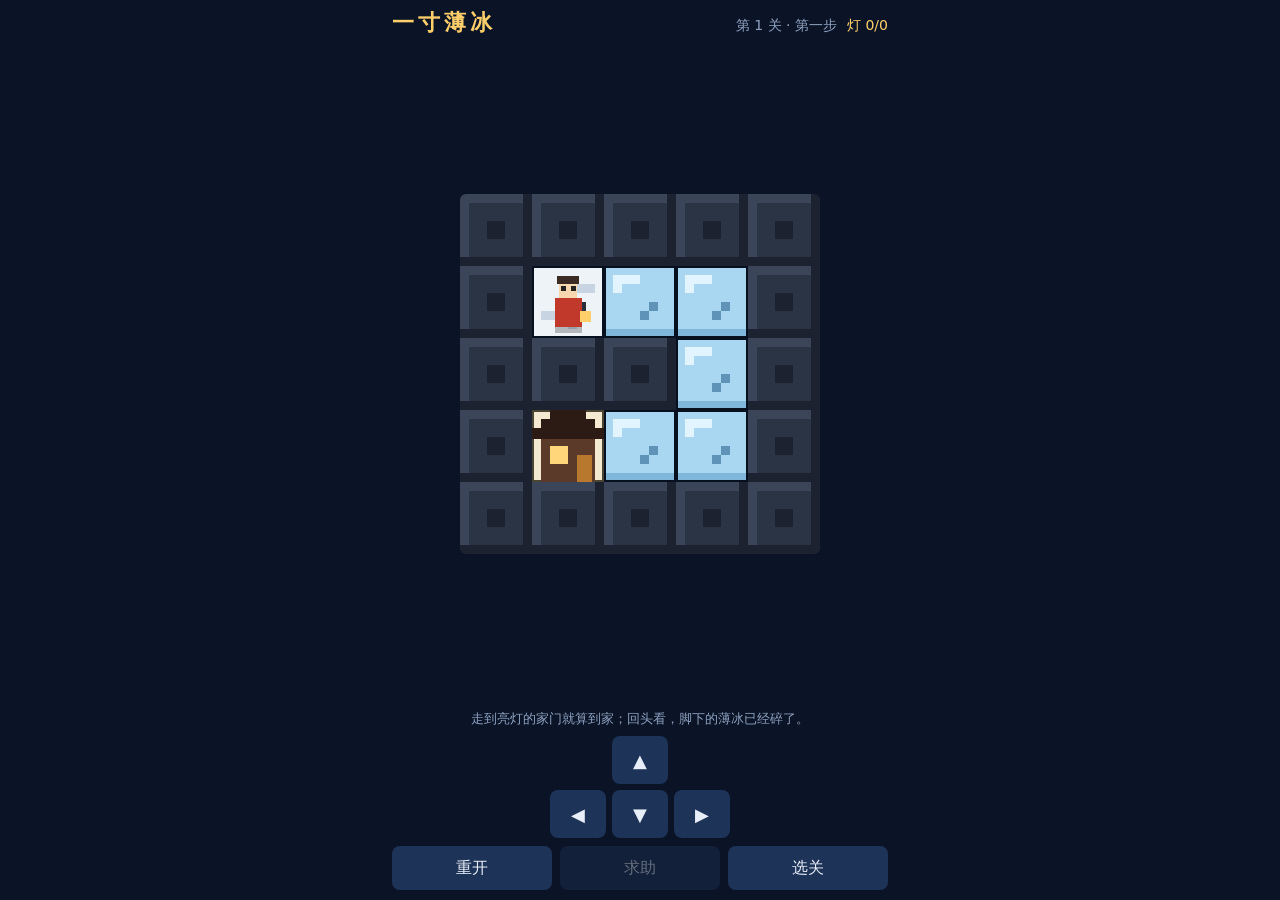
==== web/index.html @ 085b2cb7 "preview: 一寸薄冰网页预览（验收用）" ====
<!doctype html>
<html lang="zh-CN">
<head>
  <meta charset="utf-8" />
  <meta name="viewport" content="width=device-width, initial-scale=1, maximum-scale=1, user-scalable=no, viewport-fit=cover" />
  <meta name="theme-color" content="#0b1426" />
  <title>一寸薄冰</title>
  <link rel="icon" href="data:image/svg+xml,%3Csvg xmlns=%22http://www.w3.org/2000/svg%22 viewBox=%220 0 8 8%22%3E%3Crect width=%228%22 height=%228%22 fill=%22%230b1426%22/%3E%3Crect x=%222%22 y=%222%22 width=%224%22 height=%224%22 fill=%22%23ffcf6b%22/%3E%3C/svg%3E" />
  <link rel="stylesheet" href="./style.css" />
</head>
<body>
  <main id="app">
    <header class="top">
      <h1>一寸薄冰</h1>
      <div class="info">
        <span id="level-label">第 1 关</span>
        <span id="lamp-label" class="lamps">灯 0/0</span>
      </div>
    </header>

    <div id="board-wrap">
      <canvas id="board" aria-label="冰面"></canvas>
      <div id="banner" class="banner" hidden>
        <p id="banner-text"></p>
        <div class="banner-actions">
          <button id="btn-next" class="primary" hidden>下一关</button>
          <button id="btn-banner-restart" hidden>重开</button>
        </div>
      </div>
    </div>

    <p id="tip" class="tip"></p>

    <nav class="pad" aria-label="方向">
      <button data-dir="up" class="pad-up" aria-label="上">▲</button>
      <button data-dir="left" class="pad-left" aria-label="左">◀</button>
      <button data-dir="down" class="pad-down" aria-label="下">▼</button>
      <button data-dir="right" class="pad-right" aria-label="右">▶</button>
    </nav>

    <footer class="actions">
      <button id="btn-restart">重开</button>
      <button id="btn-help" disabled title="重开一次后可求助">求助</button>
      <button id="btn-levels">选关</button>
    </footer>
  </main>

  <div id="help-panel" class="modal" hidden>
    <div class="sheet">
      <h2>求助</h2>
      <p class="muted">看一段短广告（模拟），播完后获得奖励。</p>
      <button id="btn-hint" class="primary">看提示（接下来 3 步）</button>
      <button id="btn-undo">悔一步</button>
      <button id="btn-help-cancel" class="ghost">算了</button>
    </div>
  </div>

  <div id="ad-overlay" class="modal ad" hidden>
    <div class="sheet">
      <p class="ad-tag">广告 · 模拟</p>
      <p class="ad-title">冬夜热汤，暖到心里</p>
      <p id="ad-count" class="ad-count">4</p>
      <p class="muted">播完即可获得奖励</p>
      <button id="btn-ad-close" class="ghost">关闭（不领奖励）</button>
    </div>
  </div>

  <div id="levels-panel" class="modal" hidden>
    <div class="sheet wide">
      <h2>选关</h2>
      <div id="level-grid" class="level-grid"></div>
      <button id="btn-levels-close" class="ghost">关闭</button>
    </div>
  </div>

  <script type="module" src="./src/main.js"></script>
</body>
</html>
---- web/style.css ----
:root {
  --bg: #0b1426;
  --panel: #13213b;
  --ink: #e8eef8;
  --muted: #8ea1c0;
  --warm: #ffcf6b;
  --btn: #1e3358;
  --btn-hi: #2a4675;
}
* { box-sizing: border-box; -webkit-tap-highlight-color: transparent; }
html, body { margin: 0; height: 100%; background: var(--bg); color: var(--ink);
  font-family: "PingFang SC", "Noto Sans CJK SC", "Microsoft YaHei", system-ui, sans-serif; }
body { overscroll-behavior: none; }
#app { max-width: 520px; margin: 0 auto; min-height: 100%; display: flex; flex-direction: column;
  padding: max(8px, env(safe-area-inset-top)) 12px max(10px, env(safe-area-inset-bottom)); gap: 8px; }
.top { display: flex; align-items: baseline; justify-content: space-between; gap: 8px; }
h1 { margin: 0; font-size: 22px; letter-spacing: 4px; color: var(--warm); }
.info { display: flex; gap: 10px; font-size: 14px; color: var(--muted); }
.lamps { color: var(--warm); }
#board-wrap { position: relative; flex: 1 1 auto; min-height: 240px; display: flex; align-items: center; justify-content: center; }
#board { display: block; touch-action: none; image-rendering: pixelated; border-radius: 6px; }
.banner { position: absolute; left: 50%; top: 50%; transform: translate(-50%, -50%); background: rgba(11, 20, 38, 0.92);
  border: 2px solid var(--warm); border-radius: 10px; padding: 14px 18px; text-align: center; min-width: 220px; }
.banner p { margin: 0 0 10px; font-size: 18px; }
.banner-actions { display: flex; gap: 8px; justify-content: center; }
.tip { margin: 0; min-height: 1.4em; text-align: center; font-size: 13px; color: var(--muted); }
.pad { display: grid; grid-template-columns: repeat(3, 56px); grid-template-rows: repeat(2, 48px); gap: 6px; justify-content: center; }
.pad button { font-size: 18px; padding: 0; }
.pad-up { grid-column: 2; grid-row: 1; }
.pad-left { grid-column: 1; grid-row: 2; }
.pad-down { grid-column: 2; grid-row: 2; }
.pad-right { grid-column: 3; grid-row: 2; }
.actions { display: flex; gap: 8px; }
.actions button { flex: 1; }
button { min-height: 44px; border: 0; border-radius: 8px; background: var(--btn); color: var(--ink); font-size: 16px; cursor: pointer;
  font-family: inherit; padding: 0 14px; }
button:hover:not(:disabled) { background: var(--btn-hi); }
button:active:not(:disabled) { transform: translateY(1px); }
button:disabled { opacity: 0.4; cursor: not-allowed; }
button.primary { background: var(--warm); color: #2a1c00; font-weight: bold; }
button.ghost { background: transparent; color: var(--muted); }
button.pulse { animation: pulse 1s ease-in-out infinite; }
@keyframes pulse { 50% { box-shadow: 0 0 0 4px rgba(255, 207, 107, 0.45); } }
.modal { position: fixed; inset: 0; background: rgba(3, 7, 15, 0.7); display: flex; align-items: center; justify-content: center; z-index: 10; }
.modal[hidden], .banner[hidden], [hidden] { display: none !important; }
.sheet { background: var(--panel); border-radius: 12px; padding: 18px; width: min(320px, 90vw); display: flex; flex-direction: column; gap: 10px; text-align: center; }
.sheet.wide { width: min(420px, 94vw); }
.sheet h2 { margin: 0; font-size: 20px; color: var(--warm); }
.muted { color: var(--muted); font-size: 13px; margin: 0; }
.ad .sheet { border: 2px dashed var(--muted); }
.ad-tag { margin: 0; font-size: 12px; color: var(--muted); }
.ad-title { margin: 0; font-size: 18px; }
.ad-count { margin: 0; font-size: 48px; color: var(--warm); font-weight: bold; }
.level-grid { display: grid; grid-template-columns: repeat(auto-fill, minmax(56px, 1fr)); gap: 6px; }
.level-grid button { padding: 0; font-size: 15px; }
.level-grid button.solved { background: #2d4a2f; }
.level-grid button.current { outline: 2px solid var(--warm); }
@media (max-height: 700px) { .pad { grid-template-rows: repeat(2, 42px); } h1 { font-size: 18px; } }
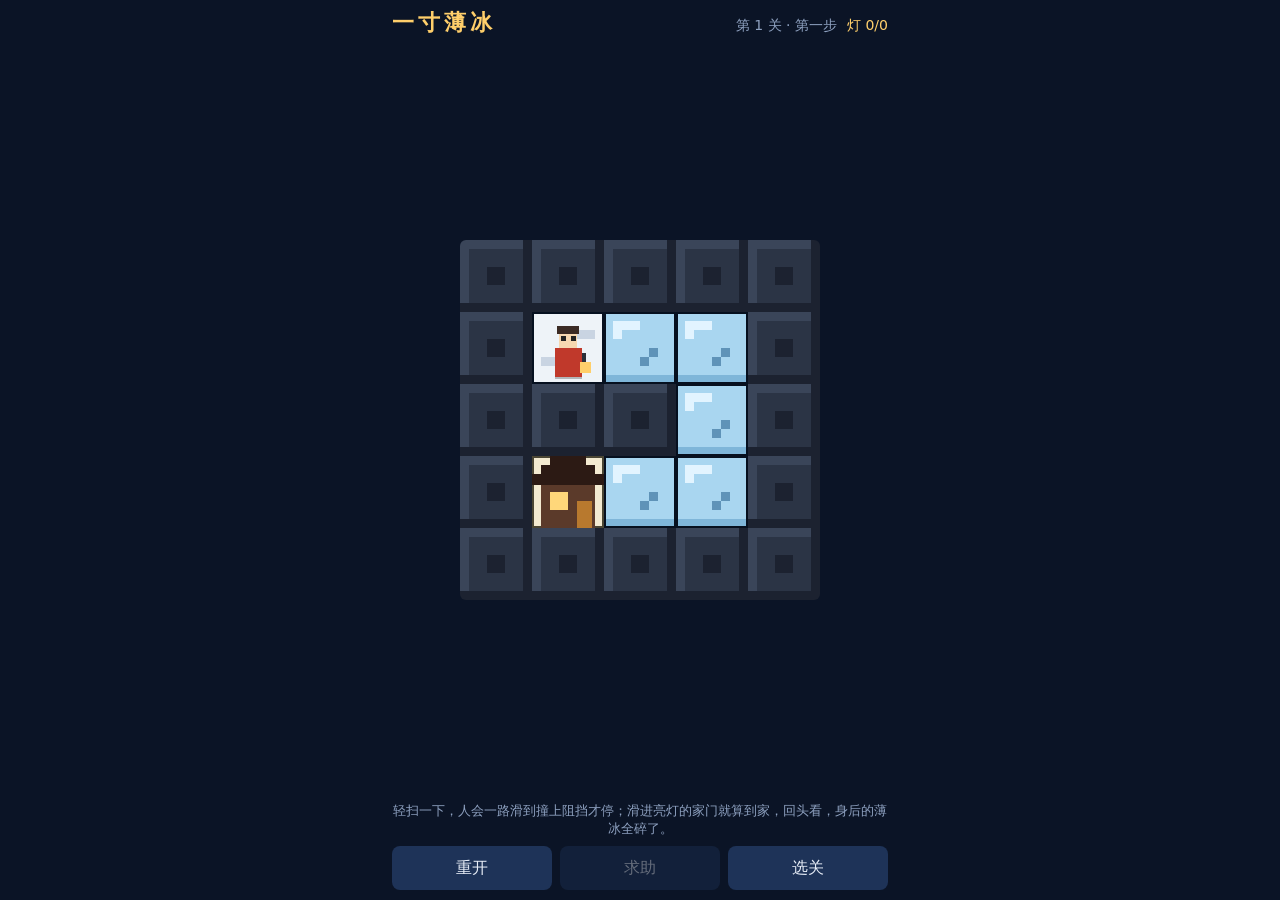
==== commit d5f1e008: "preview: 去掉方向键，只保留轻扫（P7） 同步 feat/web-yicun-boing 34285c8：删除屏幕方向键与键盘方向键/WASD，移动只剩画布轻扫。" ====
--- a/web/index.html
+++ b/web/index.html
@@ -30,13 +30,6 @@
     </div>
 
     <p id="tip" class="tip"></p>
-
-    <nav class="pad" aria-label="方向">
-      <button data-dir="up" class="pad-up" aria-label="上">▲</button>
-      <button data-dir="left" class="pad-left" aria-label="左">◀</button>
-      <button data-dir="down" class="pad-down" aria-label="下">▼</button>
-      <button data-dir="right" class="pad-right" aria-label="右">▶</button>
-    </nav>
 
     <footer class="actions">
       <button id="btn-restart">重开</button>
--- a/web/style.css
+++ b/web/style.css
@@ -17,19 +17,13 @@
 h1 { margin: 0; font-size: 22px; letter-spacing: 4px; color: var(--warm); }
 .info { display: flex; gap: 10px; font-size: 14px; color: var(--muted); }
 .lamps { color: var(--warm); }
-#board-wrap { position: relative; flex: 1 1 auto; min-height: 240px; display: flex; align-items: center; justify-content: center; }
+#board-wrap { position: relative; touch-action: none; user-select: none; -webkit-user-select: none; flex: 1 1 auto; min-height: 240px; display: flex; align-items: center; justify-content: center; }
 #board { display: block; touch-action: none; image-rendering: pixelated; border-radius: 6px; }
 .banner { position: absolute; left: 50%; top: 50%; transform: translate(-50%, -50%); background: rgba(11, 20, 38, 0.92);
   border: 2px solid var(--warm); border-radius: 10px; padding: 14px 18px; text-align: center; min-width: 220px; }
 .banner p { margin: 0 0 10px; font-size: 18px; }
 .banner-actions { display: flex; gap: 8px; justify-content: center; }
 .tip { margin: 0; min-height: 1.4em; text-align: center; font-size: 13px; color: var(--muted); }
-.pad { display: grid; grid-template-columns: repeat(3, 56px); grid-template-rows: repeat(2, 48px); gap: 6px; justify-content: center; }
-.pad button { font-size: 18px; padding: 0; }
-.pad-up { grid-column: 2; grid-row: 1; }
-.pad-left { grid-column: 1; grid-row: 2; }
-.pad-down { grid-column: 2; grid-row: 2; }
-.pad-right { grid-column: 3; grid-row: 2; }
 .actions { display: flex; gap: 8px; }
 .actions button { flex: 1; }
 button { min-height: 44px; border: 0; border-radius: 8px; background: var(--btn); color: var(--ink); font-size: 16px; cursor: pointer;
@@ -55,4 +49,4 @@
 .level-grid button { padding: 0; font-size: 15px; }
 .level-grid button.solved { background: #2d4a2f; }
 .level-grid button.current { outline: 2px solid var(--warm); }
-@media (max-height: 700px) { .pad { grid-template-rows: repeat(2, 42px); } h1 { font-size: 18px; } }
+@media (max-height: 700px) { h1 { font-size: 18px; } }
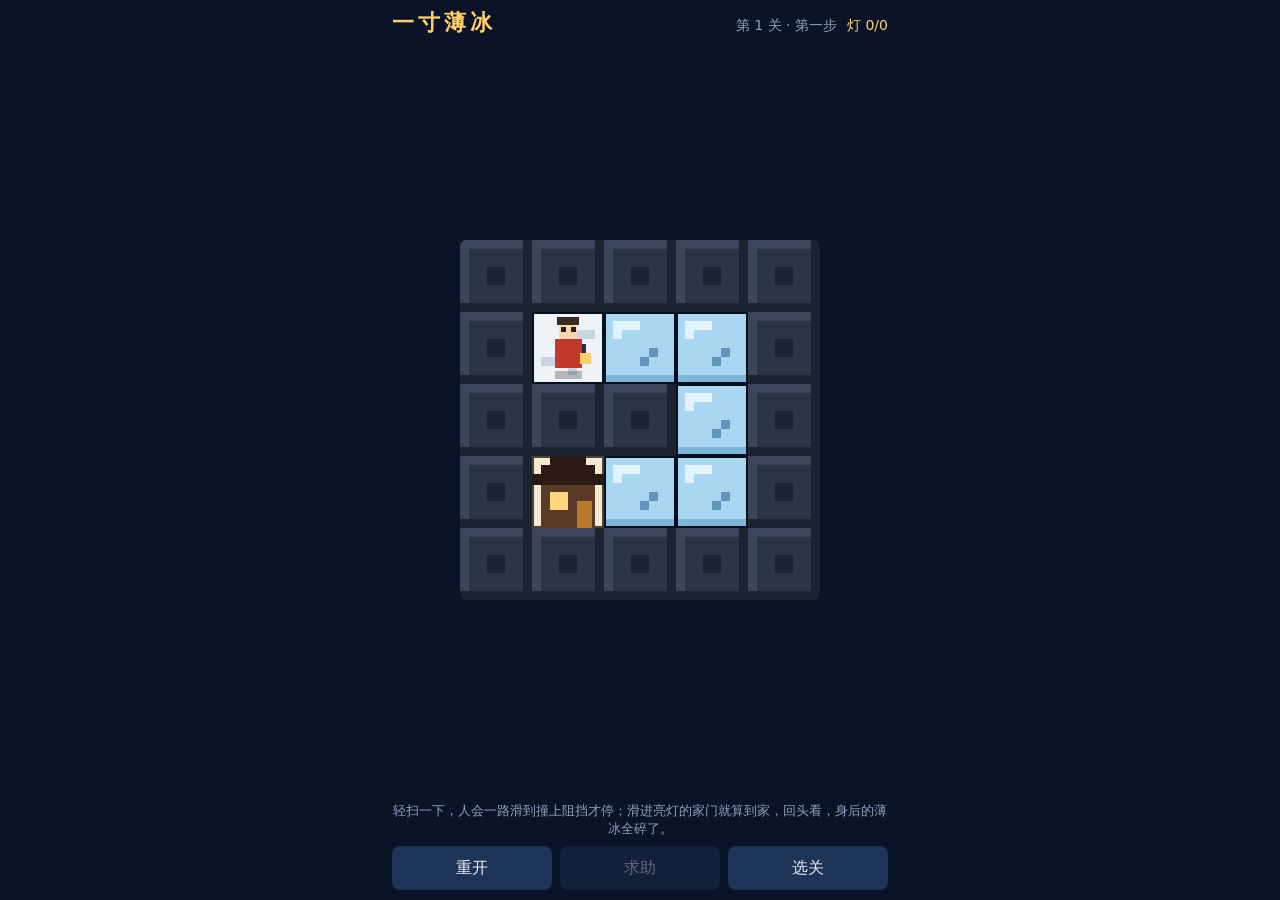
==== commit ef2e9ba6: "preview: 过关目标步数（P8） 同步 feat/web-yicun-boing 60d2ac1：过关显示最少步数对比，选关标记打到 par 的关卡。" ====
--- a/web/index.html
+++ b/web/index.html
@@ -22,6 +22,7 @@
       <canvas id="board" aria-label="冰面"></canvas>
       <div id="banner" class="banner" hidden>
         <p id="banner-text"></p>
+        <p id="banner-steps" class="banner-steps" hidden></p>
         <div class="banner-actions">
           <button id="btn-next" class="primary" hidden>下一关</button>
           <button id="btn-banner-restart" hidden>重开</button>
@@ -61,6 +62,7 @@
   <div id="levels-panel" class="modal" hidden>
     <div class="sheet wide">
       <h2>选关</h2>
+      <p class="muted legend"><span class="key solved"></span>已通关　<span class="key par">最少</span>以最少步数通关</p>
       <div id="level-grid" class="level-grid"></div>
       <button id="btn-levels-close" class="ghost">关闭</button>
     </div>
--- a/web/style.css
+++ b/web/style.css
@@ -47,6 +47,16 @@
 .ad-count { margin: 0; font-size: 48px; color: var(--warm); font-weight: bold; }
 .level-grid { display: grid; grid-template-columns: repeat(auto-fill, minmax(56px, 1fr)); gap: 6px; }
 .level-grid button { padding: 0; font-size: 15px; }
+.level-grid button { position: relative; }
 .level-grid button.solved { background: #2d4a2f; }
+.level-grid button.par { background: #3d3a1c; box-shadow: inset 0 0 0 2px var(--warm); }
+.par-badge, .legend .key.par { background: var(--warm); color: #2a1c00; font-size: 10px;
+  line-height: 14px; padding: 0 3px; border-radius: 4px; font-weight: bold; }
+.par-badge { position: absolute; top: -6px; right: -4px; }
+.legend { display: flex; align-items: center; justify-content: center; gap: 4px; flex-wrap: wrap; }
+.legend .key { display: inline-block; }
+.legend .key.solved { width: 14px; height: 14px; border-radius: 3px; background: #2d4a2f; }
+.banner-steps { font-size: 15px !important; color: var(--warm); white-space: nowrap; }
+.banner-steps.over { color: var(--ink); }
 .level-grid button.current { outline: 2px solid var(--warm); }
 @media (max-height: 700px) { h1 { font-size: 18px; } }
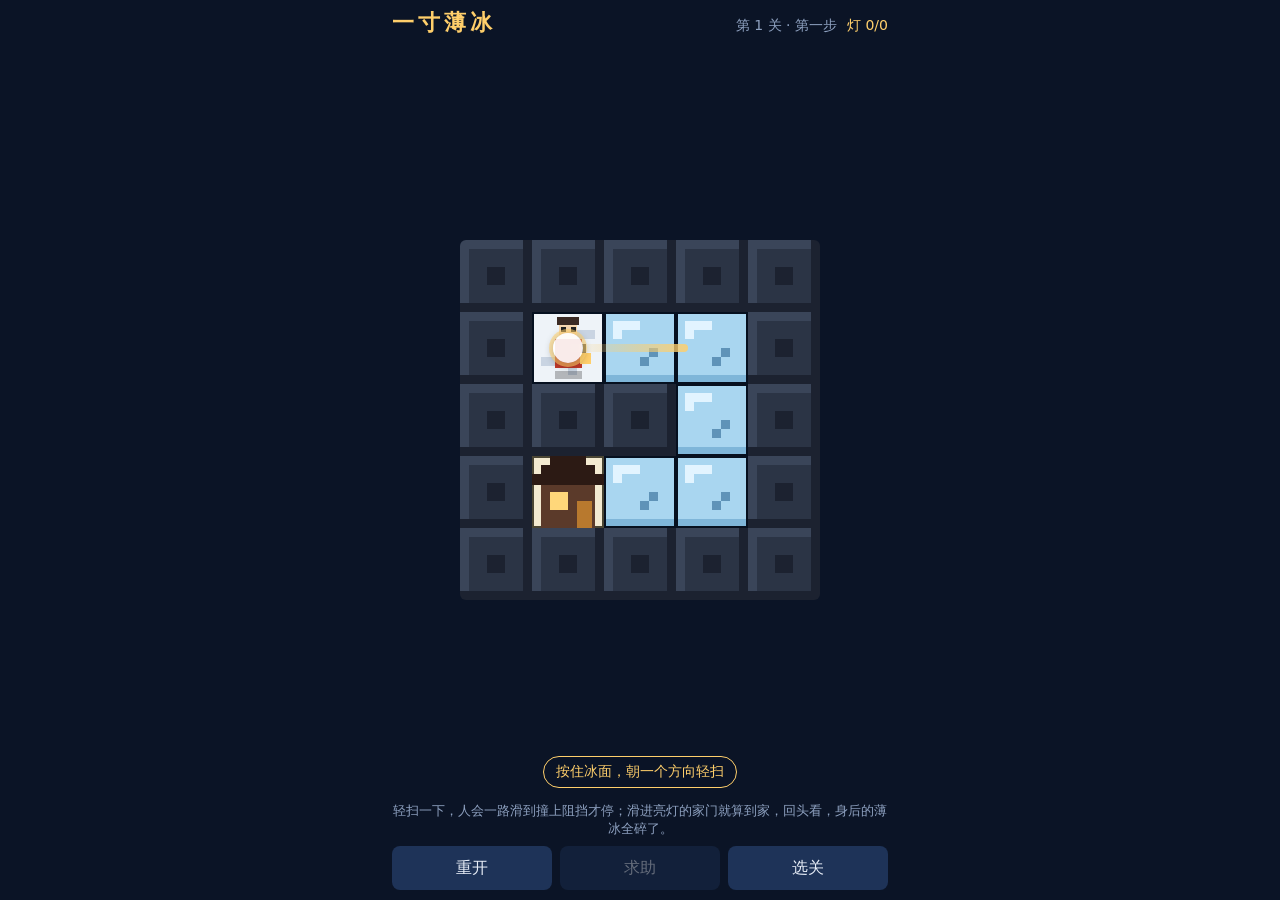
==== commit 425bb026: "preview: 前 3 关一次性轻扫引导（P10）" ====
--- a/web/index.html
+++ b/web/index.html
@@ -20,6 +20,11 @@
 
     <div id="board-wrap">
       <canvas id="board" aria-label="冰面"></canvas>
+      <!-- 轻扫引导：纯展示，不可点击（pointer-events: none），第一次有效轻扫后永久消失 -->
+      <div id="swipe-guide" class="swipe-guide" hidden aria-hidden="true">
+        <div class="guide-track"><span class="guide-trail"></span><span class="guide-finger"></span></div>
+        <p class="guide-text">按住冰面，朝一个方向轻扫</p>
+      </div>
       <div id="banner" class="banner" hidden>
         <p id="banner-text"></p>
         <p id="banner-steps" class="banner-steps" hidden></p>
--- a/web/style.css
+++ b/web/style.css
@@ -59,4 +59,35 @@
 .banner-steps { font-size: 15px !important; color: var(--warm); white-space: nowrap; }
 .banner-steps.over { color: var(--ink); }
 .level-grid button.current { outline: 2px solid var(--warm); }
+/* 轻扫引导：一只「手指」从玩家处按下、沿方向划出一道拖痕后抬起，循环播放。纯展示，不接收任何点击。 */
+.swipe-guide { position: absolute; inset: 0; pointer-events: none; z-index: 2; }
+.guide-track { position: absolute; width: 0; height: 0; }
+.guide-finger { position: absolute; left: -15px; top: -15px; width: 30px; height: 30px; border-radius: 50%;
+  background: rgba(255, 255, 255, 0.9); box-shadow: 0 0 0 4px rgba(255, 207, 107, 0.55), 0 2px 8px rgba(0, 0, 0, 0.45);
+  animation: guide-finger 1.6s ease-in-out infinite; }
+.guide-trail { position: absolute; left: 0; top: -4px; height: 8px; width: var(--len, 90px); border-radius: 4px; transform-origin: 0 50%;
+  background: linear-gradient(90deg, rgba(255, 207, 107, 0), rgba(255, 207, 107, 0.85)); animation: guide-trail 1.6s ease-in-out infinite; }
+.guide-track[data-guide="right"] { transform: rotate(0deg); }
+.guide-track[data-guide="down"] { transform: rotate(90deg); }
+.guide-track[data-guide="left"] { transform: rotate(180deg); }
+.guide-track[data-guide="up"] { transform: rotate(270deg); }
+@keyframes guide-finger {
+  0% { transform: translateX(0) scale(1.15); opacity: 0; }
+  12% { transform: translateX(0) scale(0.9); opacity: 1; }
+  62% { transform: translateX(var(--len, 90px)) scale(0.9); opacity: 1; }
+  80%, 100% { transform: translateX(var(--len, 90px)) scale(1.15); opacity: 0; }
+}
+@keyframes guide-trail {
+  0%, 12% { transform: scaleX(0); opacity: 0.9; }
+  62% { transform: scaleX(1); opacity: 0.9; }
+  80%, 100% { transform: scaleX(1); opacity: 0; }
+}
+.guide-text { position: absolute; left: 50%; bottom: 6px; transform: translateX(-50%); margin: 0; white-space: nowrap;
+  padding: 6px 12px; border-radius: 16px; background: rgba(11, 20, 38, 0.88); border: 1px solid var(--warm);
+  color: var(--warm); font-size: 14px; animation: guide-text 1.6s ease-in-out infinite alternate; }
+@keyframes guide-text { from { opacity: 0.75; } to { opacity: 1; } }
+@media (prefers-reduced-motion: reduce) {
+  .guide-finger { animation: none; transform: translateX(calc(var(--len, 90px) / 2)); }
+  .guide-trail { animation: none; }
+}
 @media (max-height: 700px) { h1 { font-size: 18px; } }
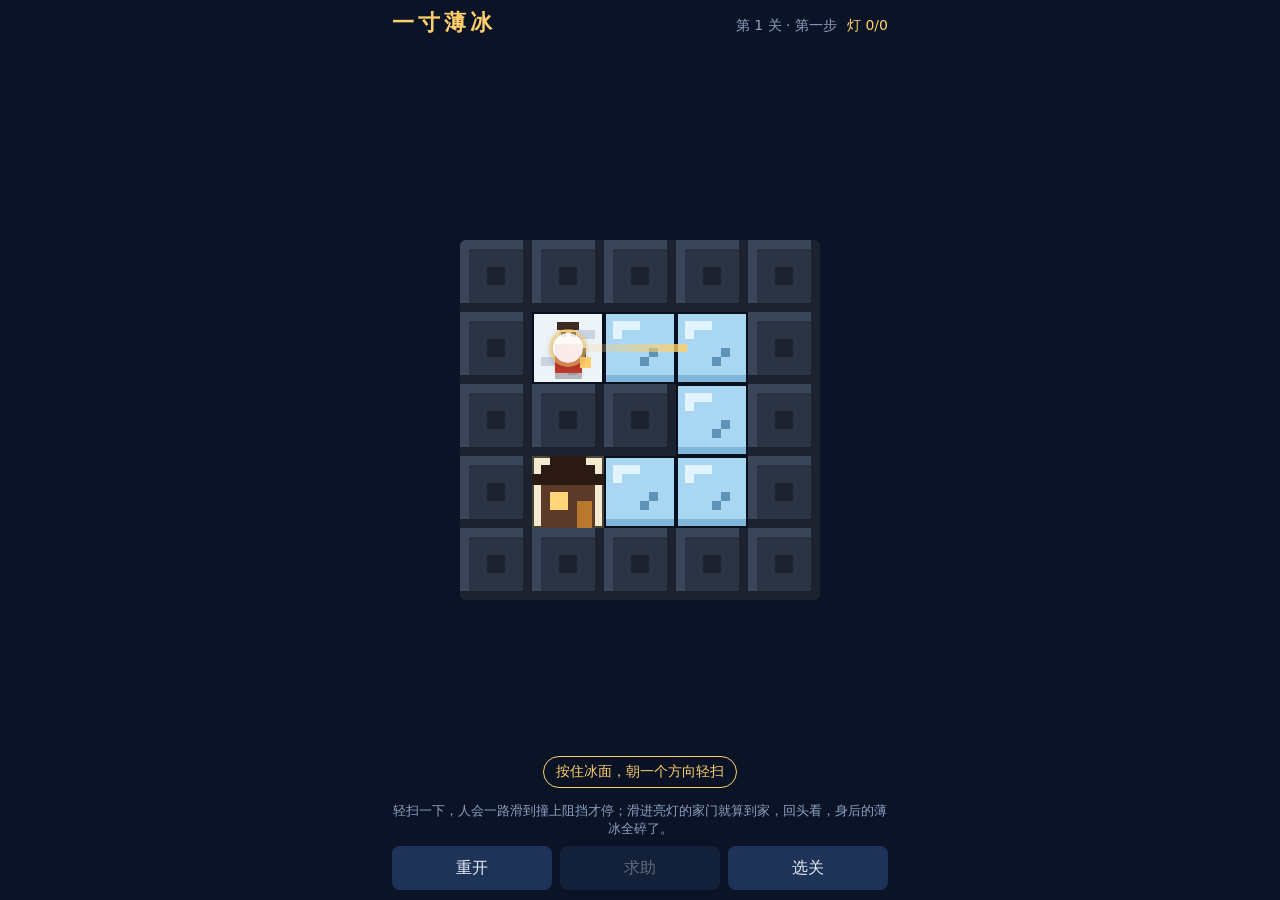
==== commit 5f84f9ca: "preview: 求助看过一次后本关常亮（P11）" ====
--- a/web/index.html
+++ b/web/index.html
@@ -47,7 +47,7 @@
   <div id="help-panel" class="modal" hidden>
     <div class="sheet">
       <h2>求助</h2>
-      <p class="muted">看一段短广告（模拟），播完后获得奖励。</p>
+      <p id="help-note" class="muted">看一段短广告（模拟），播完后本关的提示和悔一步都可以直接用。</p>
       <button id="btn-hint" class="primary">看提示（接下来 3 步）</button>
       <button id="btn-undo">悔一步</button>
       <button id="btn-help-cancel" class="ghost">算了</button>
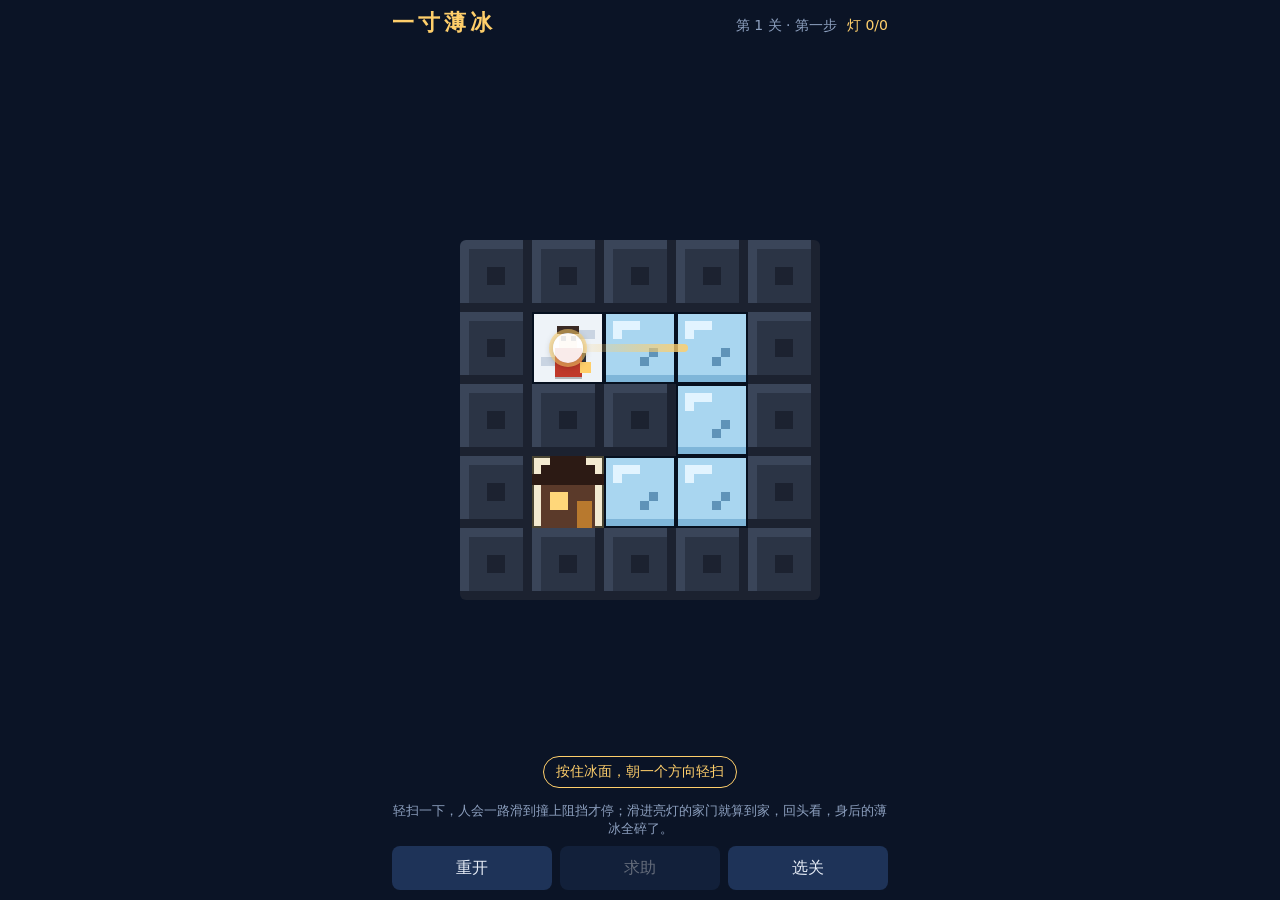
==== commit c303f411: "preview: 收紧后期预览与求助（P13）" ====
--- a/web/index.html
+++ b/web/index.html
@@ -67,7 +67,7 @@
   <div id="levels-panel" class="modal" hidden>
     <div class="sheet wide">
       <h2>选关</h2>
-      <p class="muted legend"><span class="key solved"></span>已通关　<span class="key par">最少</span>以最少步数通关</p>
+      <p class="muted legend"><span class="key solved"></span>已通关　<span class="key par">最少</span>最少步数　<span class="key nohint">独立</span>没用提示</p>
       <div id="level-grid" class="level-grid"></div>
       <button id="btn-levels-close" class="ghost">关闭</button>
     </div>
--- a/web/style.css
+++ b/web/style.css
@@ -52,7 +52,10 @@
 .level-grid button.par { background: #3d3a1c; box-shadow: inset 0 0 0 2px var(--warm); }
 .par-badge, .legend .key.par { background: var(--warm); color: #2a1c00; font-size: 10px;
   line-height: 14px; padding: 0 3px; border-radius: 4px; font-weight: bold; }
-.par-badge { position: absolute; top: -6px; right: -4px; }
+.par-badge { position: absolute; top: -6px; right: 2px; }
+.nohint-badge, .legend .key.nohint { background: #8fd3a8; color: #0f2a19; font-size: 10px;
+  line-height: 14px; padding: 0 3px; border-radius: 4px; font-weight: bold; }
+.nohint-badge { position: absolute; top: -6px; left: 2px; }
 .legend { display: flex; align-items: center; justify-content: center; gap: 4px; flex-wrap: wrap; }
 .legend .key { display: inline-block; }
 .legend .key.solved { width: 14px; height: 14px; border-radius: 3px; background: #2d4a2f; }
